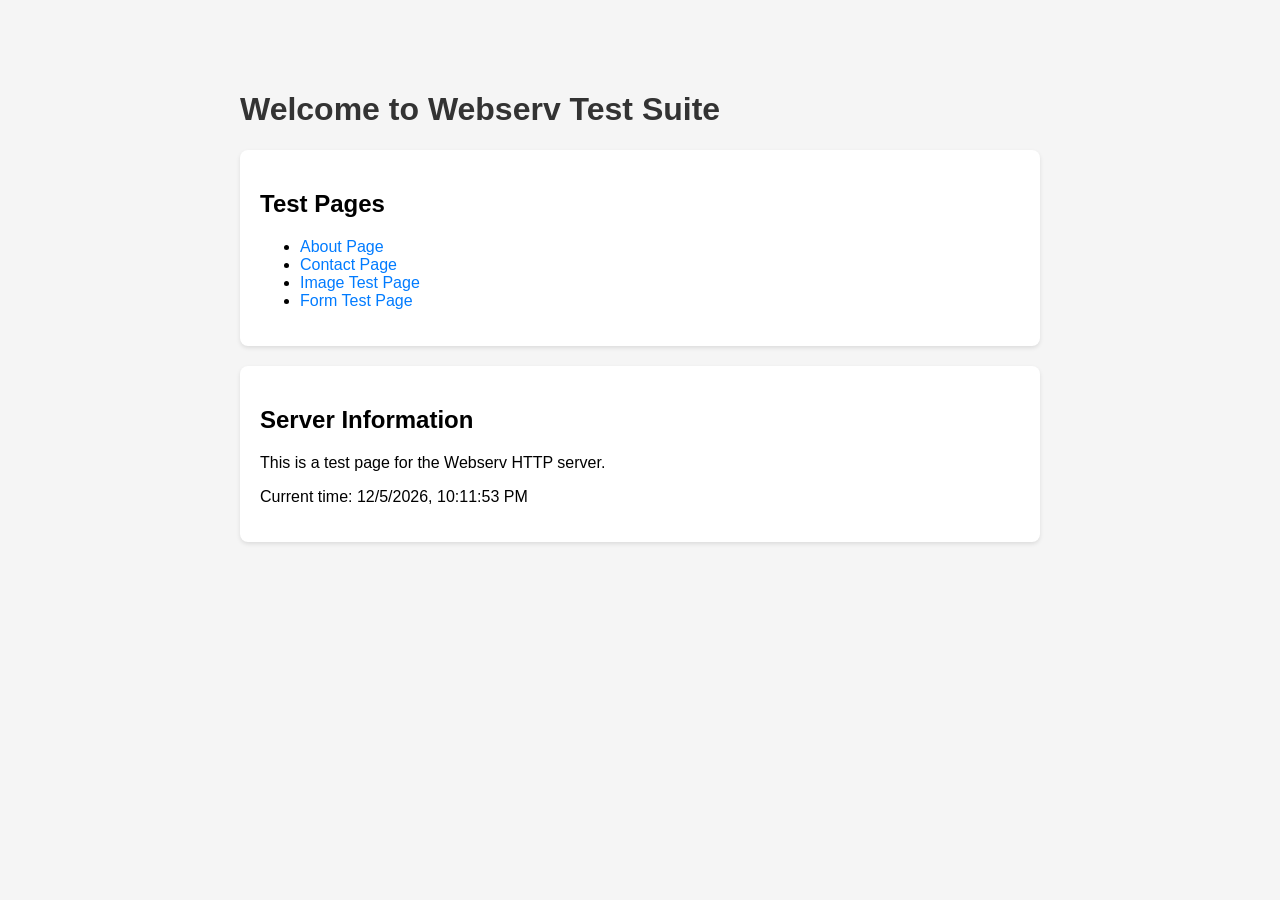
==== test/index.html @ 3d1b583b "Created test pages to test the web server" ====
<!DOCTYPE html>
<html lang="en">
<head>
    <meta charset="UTF-8">
    <meta name="viewport" content="width=device-width, initial-scale=1.0">
    <title>Webserv Test - Home</title>
    <style>
        body {
            font-family: Arial, sans-serif;
            max-width: 800px;
            margin: 50px auto;
            padding: 20px;
            background-color: #f5f5f5;
        }
        h1 {
            color: #333;
        }
        .card {
            background: white;
            padding: 20px;
            margin: 20px 0;
            border-radius: 8px;
            box-shadow: 0 2px 4px rgba(0,0,0,0.1);
        }
        a {
            color: #007bff;
            text-decoration: none;
        }
        a:hover {
            text-decoration: underline;
        }
    </style>
</head>
<body>
    <h1>Welcome to Webserv Test Suite</h1>
    <div class="card">
        <h2>Test Pages</h2>
        <ul>
            <li><a href="about.html">About Page</a></li>
            <li><a href="contact.html">Contact Page</a></li>
            <li><a href="image-test.html">Image Test Page</a></li>
            <li><a href="form.html">Form Test Page</a></li>
        </ul>
    </div>
    <div class="card">
        <h2>Server Information</h2>
        <p>This is a test page for the Webserv HTTP server.</p>
        <p>Current time: <span id="time"></span></p>
    </div>
    <script>
        document.getElementById('time').textContent = new Date().toLocaleString();
    </script>
</body>
</html>
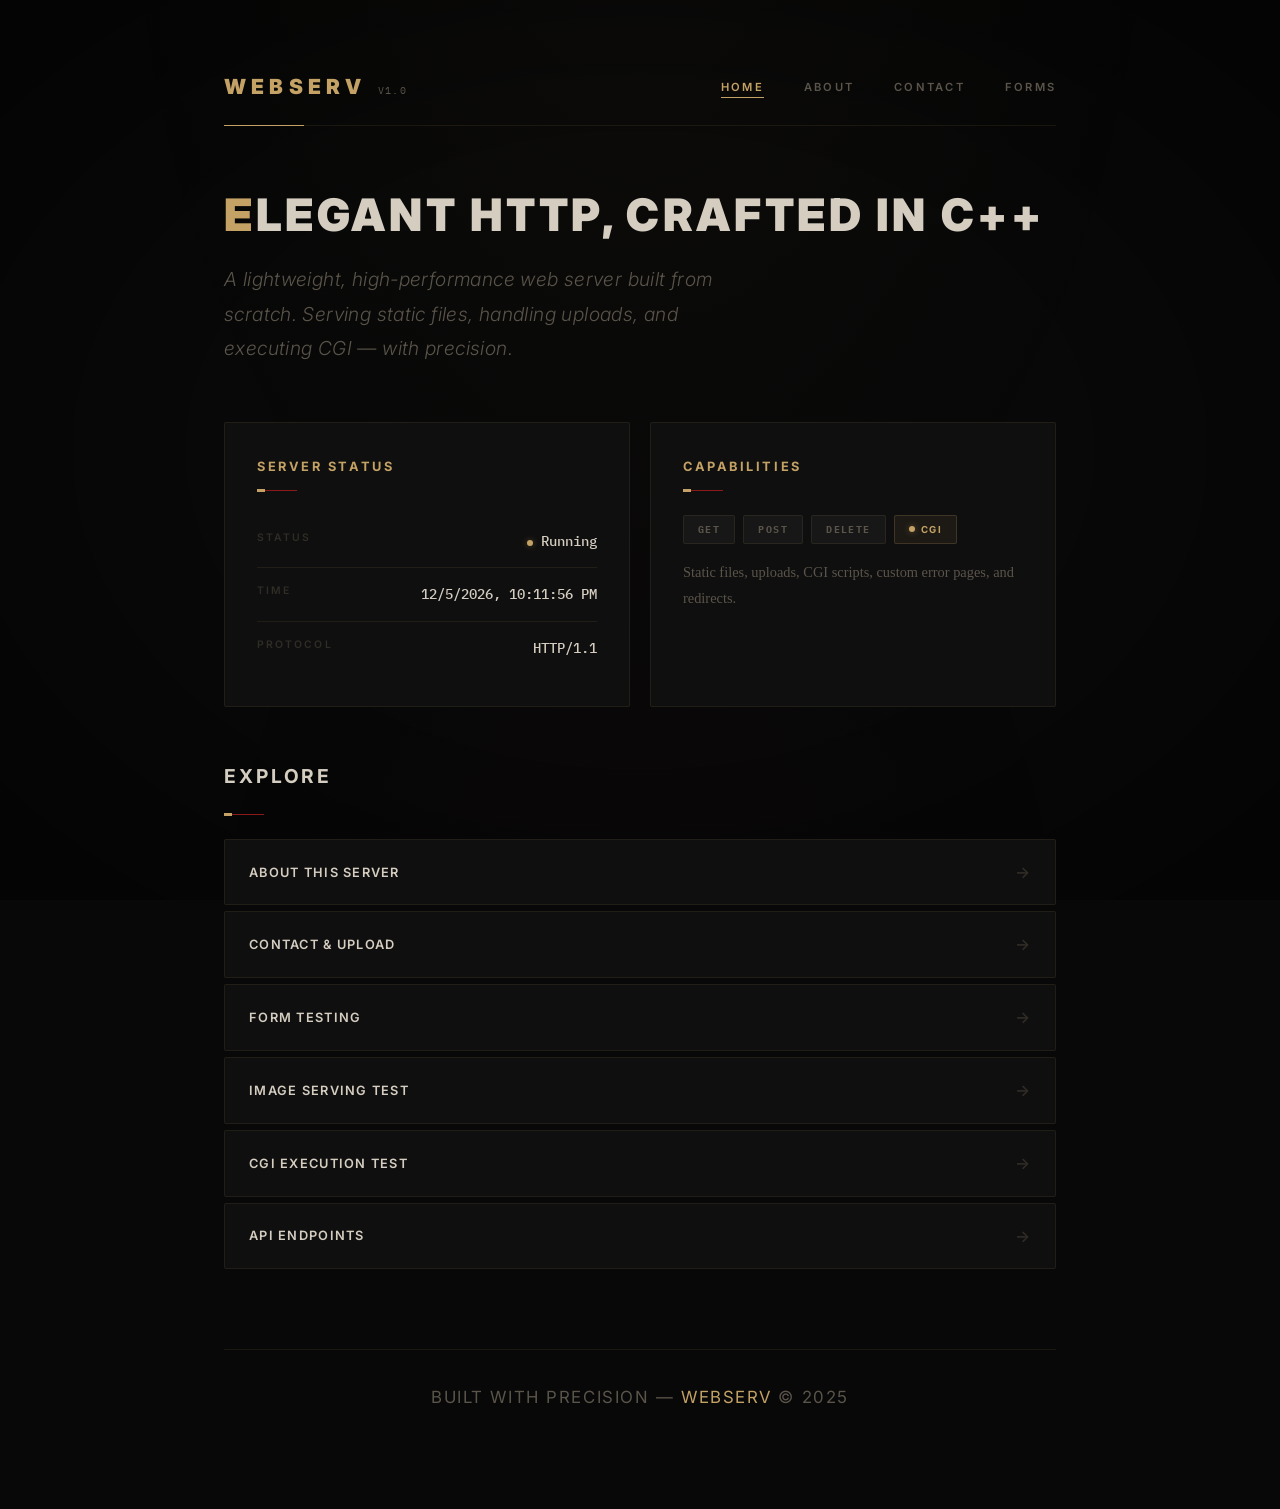
==== commit f2f13b4e: "bomboclat frontend" ====
--- a/test/index.html
+++ b/test/index.html
@@ -3,50 +3,90 @@
 <head>
     <meta charset="UTF-8">
     <meta name="viewport" content="width=device-width, initial-scale=1.0">
-    <title>Webserv Test - Home</title>
-    <style>
-        body {
-            font-family: Arial, sans-serif;
-            max-width: 800px;
-            margin: 50px auto;
-            padding: 20px;
-            background-color: #f5f5f5;
-        }
-        h1 {
-            color: #333;
-        }
-        .card {
-            background: white;
-            padding: 20px;
-            margin: 20px 0;
-            border-radius: 8px;
-            box-shadow: 0 2px 4px rgba(0,0,0,0.1);
-        }
-        a {
-            color: #007bff;
-            text-decoration: none;
-        }
-        a:hover {
-            text-decoration: underline;
-        }
-    </style>
+    <title>Webserv</title>
+    <link rel="stylesheet" href="style.css">
 </head>
 <body>
-    <h1>Welcome to Webserv Test Suite</h1>
-    <div class="card">
-        <h2>Test Pages</h2>
-        <ul>
-            <li><a href="about.html">About Page</a></li>
-            <li><a href="contact.html">Contact Page</a></li>
-            <li><a href="image-test.html">Image Test Page</a></li>
-            <li><a href="form.html">Form Test Page</a></li>
-        </ul>
+    <div class="page-wrapper">
+        <nav>
+            <a href="/" class="logo">Webserv<span>v1.0</span></a>
+            <ul>
+                <li><a href="/" class="active">Home</a></li>
+                <li><a href="about.html">About</a></li>
+                <li><a href="contact.html">Contact</a></li>
+                <li><a href="form.html">Forms</a></li>
+            </ul>
+        </nav>
+
+        <div class="fade-up">
+            <h1>Elegant HTTP, Crafted in C++</h1>
+            <p class="subtitle">A lightweight, high-performance web server built from scratch. Serving static files, handling uploads, and executing CGI &mdash; with precision.</p>
+        </div>
+
+        <div class="grid fade-up">
+            <div class="card">
+                <h3>Server Status</h3>
+                <div class="accent-line"></div>
+                <div class="info-row">
+                    <span class="info-label">Status</span>
+                    <span class="info-value"><span class="status-dot"></span> Running</span>
+                </div>
+                <div class="info-row">
+                    <span class="info-label">Time</span>
+                    <span class="info-value" id="time">—</span>
+                </div>
+                <div class="info-row">
+                    <span class="info-label">Protocol</span>
+                    <span class="info-value">HTTP/1.1</span>
+                </div>
+            </div>
+
+            <div class="card">
+                <h3>Capabilities</h3>
+                <div class="accent-line"></div>
+                <div style="display: flex; flex-wrap: wrap; gap: 8px; margin-top: 8px;">
+                    <span class="badge badge-method">GET</span>
+                    <span class="badge badge-method">POST</span>
+                    <span class="badge badge-method">DELETE</span>
+                    <span class="badge badge-success"><span class="status-dot"></span> CGI</span>
+                </div>
+                <p style="margin-top: 16px; font-size: 0.9rem;">Static files, uploads, CGI scripts, custom error pages, and redirects.</p>
+            </div>
+        </div>
+
+        <h2 style="margin-bottom: 20px;">Explore</h2>
+        <div class="accent-line"></div>
+
+        <a href="about.html" class="card-link">
+            <span>About this server</span>
+            <span class="arrow">&rarr;</span>
+        </a>
+        <a href="contact.html" class="card-link">
+            <span>Contact &amp; Upload</span>
+            <span class="arrow">&rarr;</span>
+        </a>
+        <a href="form.html" class="card-link">
+            <span>Form testing</span>
+            <span class="arrow">&rarr;</span>
+        </a>
+        <a href="image-test.html" class="card-link">
+            <span>Image serving test</span>
+            <span class="arrow">&rarr;</span>
+        </a>
+        <a href="cgi-test.html" class="card-link">
+            <span>CGI execution test</span>
+            <span class="arrow">&rarr;</span>
+        </a>
+        <a href="api/" class="card-link">
+            <span>API endpoints</span>
+            <span class="arrow">&rarr;</span>
+        </a>
+
+        <footer>
+            <p>Built with precision &mdash; <span class="gold">Webserv</span> &copy; 2025</p>
+        </footer>
     </div>
-    <div class="card">
-        <h2>Server Information</h2>
-        <p>This is a test page for the Webserv HTTP server.</p>
-        <p>Current time: <span id="time"></span></p>
-    </div>
+
     <script>
         document.getElementById('time').textContent = new Date().toLocaleString();
     </script>
--- a/test/style.css
+++ b/test/style.css
@@ -0,0 +1,593 @@
+/* ── JOHN WICK THEME ── */
+/* Continental. Rules. Consequences. */
+
+@import url('https://fonts.googleapis.com/css2?family=Inter:wght@300;400;500;600;700;800&family=IBM+Plex+Mono:wght@400;500&display=swap');
+
+:root {
+    --bg: #080808;
+    --surface: #0f0f0f;
+    --surface-2: #171717;
+    --surface-3: #1e1e1e;
+    --gold: #c4a265;
+    --gold-bright: #dbb978;
+    --gold-dark: #8a6d3b;
+    --gold-dim: rgba(196, 162, 101, 0.08);
+    --blood: #6b1010;
+    --blood-bright: #8b1a1a;
+    --crimson: #4a0a0a;
+    --text: #d4cdc0;
+    --text-dim: #5a544a;
+    --text-faint: #302c26;
+    --border: rgba(196, 162, 101, 0.1);
+    --border-hover: rgba(196, 162, 101, 0.25);
+    --radius: 2px;
+    --transition: 0.4s cubic-bezier(0.25, 0, 0.15, 1);
+    --shadow: 0 2px 20px rgba(0, 0, 0, 0.6);
+    --shadow-gold: 0 0 40px rgba(196, 162, 101, 0.06);
+}
+
+*, *::before, *::after {
+    margin: 0;
+    padding: 0;
+    box-sizing: border-box;
+}
+
+html { scroll-behavior: smooth; }
+
+body {
+    font-family: 'Cormorant Garamond', Georgia, serif;
+    background: var(--bg);
+    color: var(--text);
+    line-height: 1.8;
+    min-height: 100vh;
+    -webkit-font-smoothing: antialiased;
+}
+
+/* ── BACKGROUND — dark concrete texture feel ── */
+body::before {
+    content: '';
+    position: fixed;
+    inset: 0;
+    background:
+        radial-gradient(ellipse at 50% -20%, rgba(196, 162, 101, 0.03) 0%, transparent 60%),
+        radial-gradient(ellipse at 50% 120%, rgba(107, 16, 16, 0.04) 0%, transparent 50%);
+    pointer-events: none;
+    z-index: 0;
+}
+
+/* Subtle vignette */
+body::after {
+    content: '';
+    position: fixed;
+    inset: 0;
+    background: radial-gradient(ellipse at center, transparent 50%, rgba(0, 0, 0, 0.5) 100%);
+    pointer-events: none;
+    z-index: 1;
+}
+
+/* ── LAYOUT ── */
+.page-wrapper {
+    position: relative;
+    z-index: 2;
+    max-width: 880px;
+    margin: 0 auto;
+    padding: 48px 24px 80px;
+}
+
+/* ── NAV — Continental front desk ── */
+nav {
+    display: flex;
+    align-items: center;
+    justify-content: space-between;
+    padding: 20px 0;
+    margin-bottom: 64px;
+    border-bottom: 1px solid var(--border);
+    position: relative;
+}
+
+nav::after {
+    content: '';
+    position: absolute;
+    bottom: -1px;
+    left: 0;
+    width: 80px;
+    height: 1px;
+    background: var(--gold);
+}
+
+nav .logo {
+    font-family: 'Inter', sans-serif;
+    font-size: 1.3rem;
+    font-weight: 900;
+    color: var(--gold);
+    text-decoration: none;
+    letter-spacing: 0.25em;
+    text-transform: uppercase;
+}
+
+nav .logo span {
+    color: var(--text-dim);
+    font-family: 'IBM Plex Mono', monospace;
+    font-weight: 400;
+    font-size: 0.65rem;
+    margin-left: 12px;
+    letter-spacing: 0.1em;
+}
+
+nav ul {
+    display: flex;
+    list-style: none;
+    gap: 40px;
+}
+
+nav a {
+    color: var(--text-dim);
+    text-decoration: none;
+    font-family: 'Inter', sans-serif;
+    font-size: 0.7rem;
+    font-weight: 600;
+    text-transform: uppercase;
+    letter-spacing: 0.2em;
+    transition: color var(--transition);
+    position: relative;
+}
+
+nav a::after {
+    content: '';
+    position: absolute;
+    bottom: -4px;
+    left: 0;
+    width: 0;
+    height: 1px;
+    background: var(--gold);
+    transition: width var(--transition);
+}
+
+nav a:hover,
+nav a.active {
+    color: var(--gold);
+}
+
+nav a:hover::after,
+nav a.active::after {
+    width: 100%;
+}
+
+/* ── TYPOGRAPHY ── */
+h1 {
+    font-family: 'Inter', sans-serif;
+    font-size: 2.8rem;
+    font-weight: 900;
+    line-height: 1.15;
+    margin-bottom: 20px;
+    color: var(--text);
+    text-transform: uppercase;
+    letter-spacing: 0.08em;
+    position: relative;
+}
+
+h1::first-letter {
+    color: var(--gold);
+}
+
+h2 {
+    font-family: 'Inter', sans-serif;
+    font-size: 1.2rem;
+    font-weight: 700;
+    color: var(--text);
+    margin-bottom: 16px;
+    text-transform: uppercase;
+    letter-spacing: 0.15em;
+}
+
+h3 {
+    font-family: 'Inter', sans-serif;
+    font-size: 0.8rem;
+    font-weight: 700;
+    color: var(--gold);
+    margin-bottom: 12px;
+    text-transform: uppercase;
+    letter-spacing: 0.2em;
+}
+
+p {
+    color: var(--text-dim);
+    font-size: 1.05rem;
+    margin-bottom: 16px;
+}
+
+strong {
+    color: var(--text);
+    font-weight: 600;
+}
+
+.subtitle {
+    font-family: 'Inter', sans-serif;
+    font-size: 1.2rem;
+    font-weight: 300;
+    font-style: italic;
+    color: var(--text-dim);
+    margin-bottom: 56px;
+    max-width: 520px;
+    letter-spacing: 0.02em;
+}
+
+/* ── ACCENT LINE — blood red thin line ── */
+.accent-line {
+    width: 40px;
+    height: 1px;
+    background: var(--blood-bright);
+    margin-bottom: 24px;
+    position: relative;
+}
+
+.accent-line::after {
+    content: '';
+    position: absolute;
+    left: 0;
+    top: -1px;
+    width: 8px;
+    height: 3px;
+    background: var(--gold);
+}
+
+/* ── CARDS — dark, minimal, dangerous ── */
+.card {
+    background: var(--surface);
+    border: 1px solid var(--border);
+    border-radius: var(--radius);
+    padding: 32px;
+    margin-bottom: 20px;
+    transition: all var(--transition);
+    position: relative;
+}
+
+.card::before {
+    content: '';
+    position: absolute;
+    top: 0;
+    left: 0;
+    bottom: 0;
+    width: 2px;
+    background: transparent;
+    transition: background var(--transition);
+}
+
+.card:hover {
+    border-color: var(--border-hover);
+    background: var(--surface-2);
+    box-shadow: var(--shadow-gold);
+}
+
+.card:hover::before {
+    background: var(--gold-dark);
+}
+
+/* ── GRID ── */
+.grid {
+    display: grid;
+    grid-template-columns: repeat(auto-fit, minmax(280px, 1fr));
+    gap: 20px;
+    margin-bottom: 32px;
+}
+
+/* ── LINKS ── */
+a {
+    color: var(--gold);
+    text-decoration: none;
+    transition: all var(--transition);
+}
+
+a:hover {
+    color: var(--gold-bright);
+}
+
+.card-link {
+    display: flex;
+    align-items: center;
+    justify-content: space-between;
+    padding: 18px 24px;
+    background: var(--surface);
+    border: 1px solid var(--border);
+    border-radius: var(--radius);
+    color: var(--text);
+    font-family: 'Inter', sans-serif;
+    font-size: 0.8rem;
+    font-weight: 600;
+    letter-spacing: 0.1em;
+    text-transform: uppercase;
+    margin-bottom: 6px;
+    transition: all var(--transition);
+    text-decoration: none;
+    position: relative;
+}
+
+.card-link::before {
+    content: '';
+    position: absolute;
+    left: 0;
+    top: 0;
+    bottom: 0;
+    width: 0;
+    background: var(--blood);
+    transition: width var(--transition);
+    border-radius: var(--radius) 0 0 var(--radius);
+}
+
+.card-link:hover {
+    border-color: var(--gold-dark);
+    background: var(--surface-2);
+    padding-left: 32px;
+    color: var(--gold);
+}
+
+.card-link:hover::before {
+    width: 3px;
+}
+
+.card-link .arrow {
+    color: var(--text-faint);
+    transition: all var(--transition);
+    font-size: 1rem;
+}
+
+.card-link:hover .arrow {
+    color: var(--gold);
+    transform: translateX(4px);
+}
+
+/* ── BUTTONS — clean, lethal ── */
+.btn {
+    display: inline-flex;
+    align-items: center;
+    gap: 8px;
+    padding: 14px 32px;
+    font-family: 'Inter', sans-serif;
+    font-size: 0.7rem;
+    font-weight: 700;
+    letter-spacing: 0.2em;
+    text-transform: uppercase;
+    border: none;
+    border-radius: var(--radius);
+    cursor: pointer;
+    transition: all var(--transition);
+    text-decoration: none;
+}
+
+.btn-primary {
+    background: var(--gold-dark);
+    color: var(--bg);
+}
+
+.btn-primary:hover {
+    background: var(--gold);
+    box-shadow: 0 0 30px rgba(196, 162, 101, 0.15);
+    color: var(--bg);
+}
+
+.btn-outline {
+    background: transparent;
+    border: 1px solid var(--gold-dark);
+    color: var(--gold);
+}
+
+.btn-outline:hover {
+    background: var(--gold-dim);
+    border-color: var(--gold);
+}
+
+.btn-danger {
+    background: var(--crimson);
+    border: 1px solid var(--blood);
+    color: var(--text);
+}
+
+.btn-danger:hover {
+    background: var(--blood);
+    border-color: var(--blood-bright);
+    box-shadow: 0 0 20px rgba(107, 16, 16, 0.3);
+}
+
+/* ── FORMS ── */
+.form-group { margin-bottom: 24px; }
+
+label {
+    display: block;
+    font-family: 'Inter', sans-serif;
+    font-size: 0.65rem;
+    font-weight: 700;
+    color: var(--gold-dark);
+    margin-bottom: 8px;
+    letter-spacing: 0.2em;
+    text-transform: uppercase;
+}
+
+input[type="text"],
+input[type="email"],
+input[type="password"],
+input[type="number"],
+input[type="url"],
+textarea,
+select {
+    width: 100%;
+    padding: 14px 16px;
+    background: var(--surface);
+    border: 1px solid var(--border);
+    border-radius: var(--radius);
+    color: var(--text);
+    font-family: 'Inter', sans-serif;
+    font-size: 1rem;
+    transition: all var(--transition);
+    outline: none;
+}
+
+input:focus,
+textarea:focus,
+select:focus {
+    border-color: var(--gold-dark);
+    box-shadow: 0 0 0 2px rgba(196, 162, 101, 0.08);
+}
+
+input::placeholder,
+textarea::placeholder {
+    color: var(--text-faint);
+    font-style: italic;
+}
+
+textarea {
+    min-height: 120px;
+    resize: vertical;
+}
+
+input[type="file"] {
+    padding: 14px;
+    background: var(--surface);
+    border: 1px solid var(--border);
+    border-radius: var(--radius);
+    color: var(--text-dim);
+    cursor: pointer;
+    width: 100%;
+    font-family: 'IBM Plex Mono', monospace;
+    font-size: 0.85rem;
+}
+
+input[type="file"]:hover {
+    border-color: var(--gold-dark);
+}
+
+/* ── BADGES — Continental coins ── */
+.badge {
+    display: inline-flex;
+    align-items: center;
+    gap: 6px;
+    padding: 5px 14px;
+    font-family: 'Inter', sans-serif;
+    font-size: 0.6rem;
+    font-weight: 700;
+    letter-spacing: 0.15em;
+    text-transform: uppercase;
+    border-radius: var(--radius);
+}
+
+.badge-success {
+    background: rgba(196, 162, 101, 0.08);
+    color: var(--gold);
+    border: 1px solid rgba(196, 162, 101, 0.2);
+}
+
+.badge-method {
+    background: var(--surface-2);
+    color: var(--text-dim);
+    border: 1px solid var(--border);
+    font-family: 'IBM Plex Mono', monospace;
+}
+
+/* ── STATUS DOT ── */
+.status-dot {
+    width: 6px;
+    height: 6px;
+    border-radius: 50%;
+    background: var(--gold);
+    display: inline-block;
+    box-shadow: 0 0 6px rgba(196, 162, 101, 0.4);
+    animation: pulse 3s ease-in-out infinite;
+}
+
+@keyframes pulse {
+    0%, 100% { opacity: 1; }
+    50% { opacity: 0.3; }
+}
+
+/* ── SERVER INFO ── */
+.info-row {
+    display: flex;
+    justify-content: space-between;
+    padding: 14px 0;
+    border-bottom: 1px solid var(--border);
+}
+
+.info-row:last-child { border-bottom: none; }
+
+.info-label {
+    color: var(--text-faint);
+    font-family: 'Inter', sans-serif;
+    font-size: 0.65rem;
+    font-weight: 600;
+    text-transform: uppercase;
+    letter-spacing: 0.2em;
+}
+
+.info-value {
+    color: var(--text);
+    font-family: 'IBM Plex Mono', monospace;
+    font-size: 0.85rem;
+    font-weight: 500;
+}
+
+/* ── RESPONSE BOX — debriefing terminal ── */
+.response-box {
+    background: var(--bg);
+    border: 1px solid var(--border);
+    border-left: 2px solid var(--blood);
+    border-radius: var(--radius);
+    padding: 24px;
+    font-family: 'IBM Plex Mono', monospace;
+    font-size: 0.8rem;
+    color: var(--text-dim);
+    white-space: pre-wrap;
+    word-break: break-all;
+    min-height: 64px;
+    margin-top: 16px;
+}
+
+/* ── FOOTER ── */
+footer {
+    margin-top: 80px;
+    padding-top: 32px;
+    border-top: 1px solid var(--border);
+    text-align: center;
+    color: var(--text-faint);
+    font-family: 'Inter', sans-serif;
+    font-size: 0.65rem;
+    letter-spacing: 0.15em;
+    text-transform: uppercase;
+}
+
+footer .gold {
+    color: var(--gold);
+}
+
+/* ── ANIMATIONS — controlled, deliberate ── */
+@keyframes fadeUp {
+    from { opacity: 0; transform: translateY(16px); }
+    to { opacity: 1; transform: translateY(0); }
+}
+
+.fade-up {
+    animation: fadeUp 0.8s cubic-bezier(0.25, 0, 0.15, 1) forwards;
+}
+
+.fade-up:nth-child(2) { animation-delay: 0.15s; }
+.fade-up:nth-child(3) { animation-delay: 0.3s; }
+.fade-up:nth-child(4) { animation-delay: 0.45s; }
+
+/* ── SCROLLBAR ── */
+::-webkit-scrollbar { width: 4px; }
+::-webkit-scrollbar-track { background: var(--bg); }
+::-webkit-scrollbar-thumb { background: var(--gold-dark); border-radius: 2px; }
+
+/* ── SELECTION ── */
+::selection {
+    background: rgba(196, 162, 101, 0.2);
+    color: var(--text);
+}
+
+/* ── RESPONSIVE ── */
+@media (max-width: 640px) {
+    .page-wrapper { padding: 24px 16px 64px; }
+    h1 { font-size: 1.8rem; }
+    nav { flex-direction: column; gap: 20px; }
+    nav ul { gap: 24px; }
+    .grid { grid-template-columns: 1fr; }
+    .card { padding: 24px; }
+}
